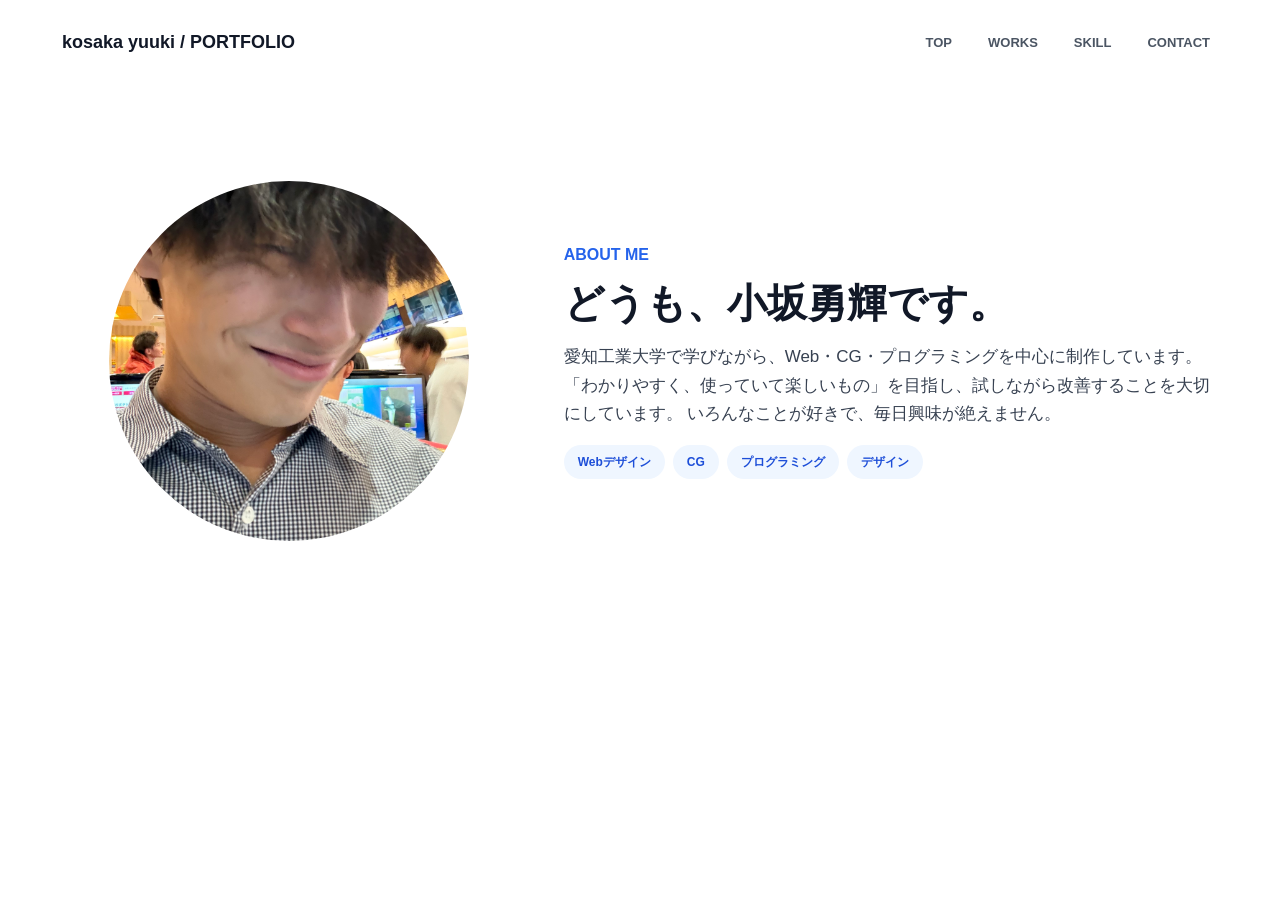
==== about/about.html @ 02016ca7 "about page 作成" ====
<!DOCTYPE html>
<html lang="ja">

<head>
    <meta charset="UTF-8">

    <!-- スマートフォンで正しい画面幅を使用する -->
    <meta name="viewport" content="width=device-width, initial-scale=1.0">

    <!-- BootstrapのCSS -->
    <link href="https://cdn.jsdelivr.net/npm/bootstrap@5.3.8/dist/css/bootstrap.min.css" rel="stylesheet"
        integrity="sha384-sRIl4kxILFvY47J16cr9ZwB07vP4J8+LH7qKQnuqkuIAvNWLzeN8tE5YBujZqJLB" crossorigin="anonymous">

    <title>About | kosaka yuuki</title>

    <!-- 自分のCSS -->
    <link rel="stylesheet" href="../style.css">
</head>

<body id="top">

    <!-- ヘッダー -->
    <header>
        <nav class="navbar navbar-expand-md bg-white">
            <div class="container">

                <!-- ホームへ戻る -->
                <a class="navbar-brand fw-semibold" href="../index.html">
                    kosaka yuuki / PORTFOLIO
                </a>

                <!-- スマホ用メニューボタン -->
                <button class="navbar-toggler" type="button" data-bs-toggle="collapse" data-bs-target="#mainMenu"
                    aria-controls="mainMenu" aria-expanded="false" aria-label="メニューを開く">
                    <span class="navbar-toggler-icon"></span>
                </button>

                <!-- ナビゲーション -->
                <div class="collapse navbar-collapse" id="mainMenu">
                    <ul class="navbar-nav ms-auto">
                        <li class="nav-item">
                            <a class="nav-link" href="../index.html">TOP</a>
                        </li>

                        <li class="nav-item">
                            <a class="nav-link" href="../index.html#works">WORKS</a>
                        </li>

                        <li class="nav-item">
                            <a class="nav-link" href="../index.html#skills">SKILL</a>
                        </li>

                        <li class="nav-item">
                            <a class="nav-link" href="../index.html#contact">CONTACT</a>
                        </li>
                    </ul>
                </div>

            </div>
        </nav>
    </header>
    <!-- ヘッダー -->

    <main>
        <!-- 自己紹介 -->
        <section class="about-page-hero">
            <div class="container">
                <div class="row align-items-center g-5">

                    <!-- プロフィール写真 -->
                    <div class="col-lg-5 text-center">
                        <img src="../assets/about-profile.jpg" class="about-page-profile" alt="小坂勇輝のプロフィール写真">
                    </div>

                    <!-- 自己紹介文 -->
                    <div class="col-lg-7">
                        <p class="section-label">ABOUT ME</p>

                        <h1 class="fw-bold mb-3">
                            どうも、小坂勇輝です。
                        </h1>

                        <p class="about-page-text">
                            愛知工業大学で学びながら、Web・CG・プログラミングを中心に制作しています。<br>
                            「わかりやすく、使っていて楽しいもの」を目指し、試しながら改善することを大切にしています。
                            いろんなことが好きで、毎日興味が絶えません。
                        </p>

                        <!-- 興味のある分野 -->
                        <div class="about-tags d-flex flex-wrap gap-2">
                            <span>Webデザイン</span>
                            <span>CG</span>
                            <span>プログラミング</span>
                            <span>デザイン</span>
                        </div>
                    </div>

                </div>
            </div>
        </section>
        <!-- About -->

    </main>

    <!-- BootstrapのJavaScript -->
    <script src="https://cdn.jsdelivr.net/npm/bootstrap@5.3.8/dist/js/bootstrap.bundle.min.js"
        integrity="sha384-FKyoEForCGlyvwx9Hj09JcYn3nv7wiPVlz7YYwJrWVcXK/BmnVDxM+D2scQbITxI"
        crossorigin="anonymous"></script>

    <script src="../js/javascript.js"></script>
</body>

</html>
---- style.css ----
/*
   ページ全体の基本設定
 */
body {
  margin: 0;
  color: #111827;
  background-color: #ffffff;
  font-family: Arial, "Noto Sans JP", sans-serif;
}


/* 
   ヘッダー
 */
.navbar {
  padding-top: 24px;
  padding-bottom: 24px;
}


/* サイト名 */
.navbar-brand {
  color: #111827;
  font-size: 18px;
}


/* ナビゲーション全体 */
.navbar-nav {
  gap: 20px;
}


/* メニューの文字 */
.nav-link {
  color: #4b5563;
  font-size: 13px;
  font-weight: 600;
}


/* マウスを乗せたとき */
.nav-link:hover {
  color: #2563eb;
}

/* 
   Hero
 */
.container {
  max-width: 1180px;
}

.zikosyoukai-section {
  min-height: 560px;

  /* Heroの内容を上下中央付近に配置する */
  display: flex;
  align-items: center;
}


/* Heroの名前 */
.zikosyoukai-section h1 {
  color: #111827;
  font-size: 48px;
  letter-spacing: -2px;
}


/* Heroのプロフィール写真 */
.zikosyoukai-section img {
  width: 100%;
  height: 360px;
  object-fit: cover;
}

/* Works */
#works {
  padding-top: 72px !important;
  padding-bottom: 120px !important;
}


/* Worksのタイトル */
#works h2 {
  color: #111827;
  font-size: 36px;
}


/* 作品カード */
#works .card {
  overflow: hidden;
  border: 1px solid #111827;
  border-radius: 12px;
}


/* 作品画像の高さを揃える */
#works .card-img-top {
  width: 100%;
  height: 220px;
  object-fit: cover;
}


/* 作品情報 */
#works .card-body {
  min-height: 114px;
  padding: 20px;
}


/* 作品カテゴリー */
#works .badge {
  padding: 7px 12px;
  color: #1e40af;
  border-radius: 999px;
  font-size: 15px;
  font-weight: 700;
}


/* 作品名 */
#works .card-title {
  margin-bottom: 0;
  color: #111827;
  font-size: 20px !important;
  font-weight: 600;
}
/* About・Skills */
.about-skills-section {
  padding-top: 100px !important;
  padding-bottom: 120px !important;
}


/* AboutとSkills */
.about-box,
.skills-box {
  padding: 38px 42px;
  border: 1px solid #111827;
  border-radius: 64px;
}


/* Aboutの高さ */
.about-box {
  min-height: 381px;
}


/* Skillsの高さ */
.skills-box {
  min-height: 622px;
}


/* 見出し */
.section-label {
  margin-bottom: 12px;
  color: #2563eb;
  font-size: 16px;
  font-weight: 600;
}


/* タイトル */
.about-box h2,
.skills-box h2 {
  color: #111827;
  font-size: 34px;
}


/* 自己紹介文 */
.about-text {
  color: #374151;
  font-size: 16px;
  line-height: 1.7;
}


/* プロフィール */
.about-list {
  margin-top: 22px;
  padding-left: 20px;
  color: #475569;
  font-size: 14px;
}


/* 間隔 */
.about-list li {
  margin-bottom: 8px;
}


/* リストの点を青くする */
.about-list li::marker {
  color: #2563eb;
}


/* スキル一覧 */
.skills-list {
  display: grid;
  gap: 16px;
}


/* スキル */
.skill-item {
  padding: 15px 18px;
  border: 1px solid #dce3ec;
  border-radius: 10px;
}


/* スキル名 */
.skill-item h3 {
  margin-bottom: 7px;
  color: #111827;
  font-size: 15px;
  font-weight: 600;
}


/* スキル説明 */
.skill-item p {
  margin-bottom: 0;
  color: #64748b;
  font-size: 13px;
}
/* Contact */
.contact-section {
  min-height: 373px;
  display: flex;
  align-items: center;
}

/* SNSリンク */
.social-links {
  display: flex;
  justify-content: center;
  gap: 36px;
  margin-top: 28px;
}

/* SNSアイコン */
.social-links a {
  width: 45px;
  height: 45px;
  display: flex;
  align-items: center;
  justify-content: center;
  border: 1px solid #d1d5db;
  border-radius: 50%;
}

/* S画像 */
.social-links img {
  width: 26px;
  height: 26px;
}

/* カーソルを重ねたとき */
.social-links a:hover {
  border-color: #2563eb;
  background-color: #eff6ff;
}
/* フッター */
.site-footer {
  min-height: 76px;
  display: flex;
  align-items: center;
  color: #94a3b8;
  background-color: #080035;
  font-size: 12px;
}

/* ページ上部へ戻る */
.site-footer a {
  color: #cbd5e1;
  font-weight: 600;
  text-decoration: none;
}

/* カーソルを重ねたとき */
.site-footer a:hover {
  color: #ffffff;
}
/* スマホ表示 */
@media (max-width: 767.px) {

  /* ヘッダー */
  .navbar {
    padding-top: 16px;
    padding-bottom: 16px;
  }

  /* 自己紹介 */
  .zikosyoukai-section {
    min-height: auto;
    padding-top: 48px;
    padding-bottom: 64px;
  }

 
  .zikosyoukai-section h1 {
    font-size: 38px;
    letter-spacing: -1px;
  }


  .zikosyoukai-section img {
    height: 300px;
    margin-top: 32px;
  }

  /* Works */
  #works {
    padding-top: 48px !important;
    padding-bottom: 72px !important;
  }

  /* Worksのタイトル */
  #works h2 {
    font-size: 30px;
  }

  /* About・Skills */
  .about-skills-section {
    padding-top: 64px !important;
    padding-bottom: 72px !important;
  }

  /* 枠 */
  .about-box,
  .skills-box {
    min-height: auto;
    padding: 32px 24px;
    border-radius: 32px;
  }

  /* Contact */
  .contact-section {
    min-height: 280px;
  }

  /* フッター */
  .site-footer {
    min-height: 90px;
  }
}
/* Aboutページ */
.about-page-hero {
  padding-top: 96px;
  padding-bottom: 48px;
}

/* プロフィール写真 */
.about-page-profile {
  width: 360px;
  height: 360px;
  max-width: 100%;
  object-fit: cover;
  border-radius: 50%;
}

/* タイトル */
.about-page-hero h1 {
  color: #111827;
  font-size: 40px;
}

/* 紹介文 */
.about-page-text {
  color: #374151;
  font-size: 17px;
  line-height: 1.7;
}

/* 興味のある分野 */
.about-tags span {
  padding: 8px 14px;
  color: #1d4ed8;
  background-color: #eff6ff;
  border-radius: 999px;
  font-size: 12px;
  font-weight: 600;
}

/* Aboutページのスマホ表示 */
@media (max-width: 767.98px) {
  .about-page-hero {
    padding-top: 48px;
  }

  .about-page-profile {
    width: 280px;
    height: 280px;
  }

  .about-page-hero h1 {
    font-size: 32px;
  }
}
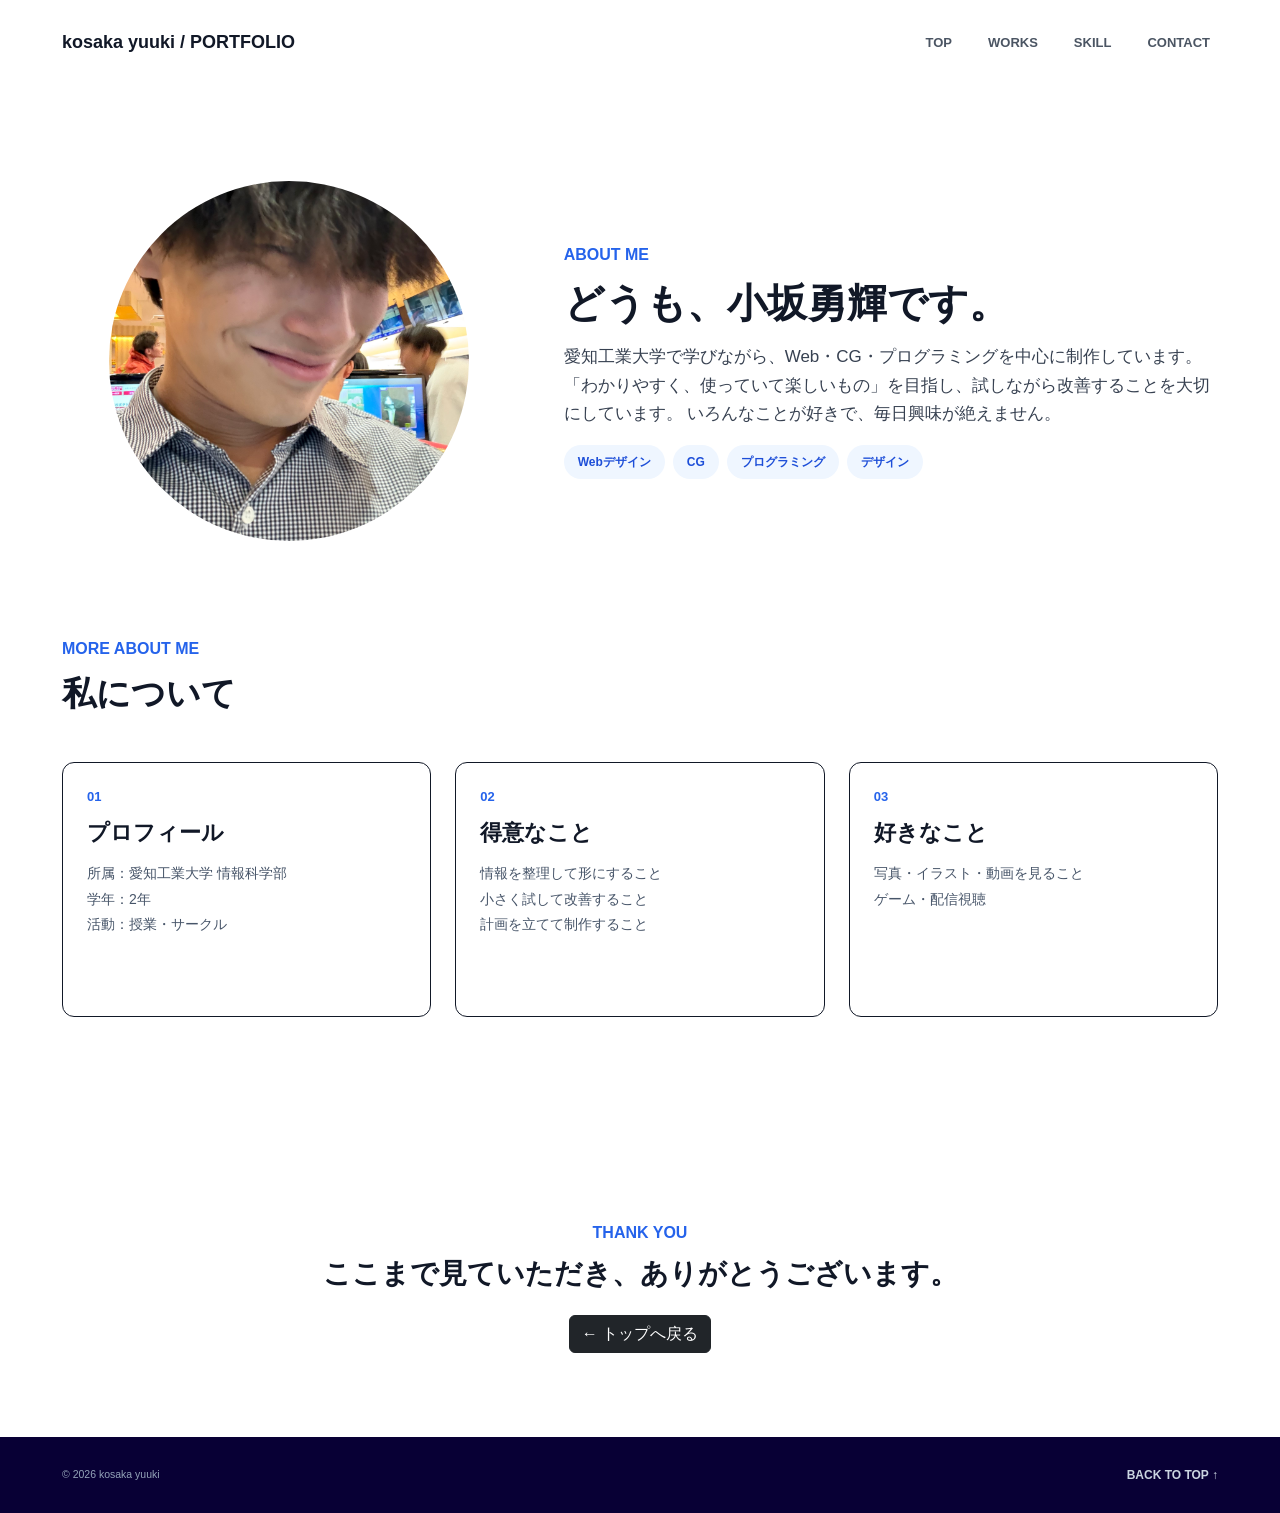
==== commit d737336b: "about pge kannsei" ====
--- a/about/about.html
+++ b/about/about.html
@@ -99,8 +99,90 @@
             </div>
         </section>
         <!-- About -->
+        <!-- 私について -->
+        <section class="more-about-section">
+            <div class="container">
+
+                <p class="section-label">MORE ABOUT ME</p>
+                <h2 class="fw-bold">私について</h2>
+
+                <!-- カード -->
+                <div class="row g-4 mt-4">
+
+                    <!-- プロフィール -->
+                    <div class="col-md-4">
+                        <article class="about-detail-card h-100">
+                            <p class="about-number">01</p>
+                            <h3>プロフィール</h3>
+
+                            <p>
+                                所属：愛知工業大学 情報科学部<br>
+                                学年：2年<br>
+                                活動：授業・サークル
+                            </p>
+                        </article>
+                    </div>
+
+                    <!-- 得意なこと -->
+                    <div class="col-md-4">
+                        <article class="about-detail-card h-100">
+                            <p class="about-number">02</p>
+                            <h3>得意なこと</h3>
+
+                            <p>
+                                情報を整理して形にすること<br>
+                                小さく試して改善すること<br>
+                                計画を立てて制作すること
+                            </p>
+                        </article>
+                    </div>
+
+                    <!-- 好きなこと -->
+                    <div class="col-md-4">
+                        <article class="about-detail-card h-100">
+                            <p class="about-number">03</p>
+                            <h3>好きなこと</h3>
+
+                            <p>
+                                写真・イラスト・動画を見ること<br>
+                                ゲーム・配信視聴
+                            </p>
+                        </article>
+                    </div>
+
+                </div>
+            </div>
+        </section>
+        <!-- 私について -->
+        <!-- Thank you -->
+        <section class="about-closing text-center">
+            <div class="container">
+                <p class="section-label">THANK YOU</p>
+
+                <h2 class="fw-bold">
+                    ここまで見ていただき、ありがとうございます。
+                </h2>
+
+                <a href="../index.html" class="btn btn-dark mt-3">
+                    ← トップへ戻る
+                </a>
+            </div>
+        </section>
+        <!-- Thank you -->
+
 
     </main>
+    <!-- フッター -->
+    <footer class="site-footer">
+        <div class="container d-flex justify-content-between align-items-center">
+            <small>© 2026 kosaka yuuki</small>
+
+            <a href="#top">
+                BACK TO TOP ↑
+            </a>
+        </div>
+    </footer>
+    <!-- フッター-->
 
     <!-- BootstrapのJavaScript -->
     <script src="https://cdn.jsdelivr.net/npm/bootstrap@5.3.8/dist/js/bootstrap.bundle.min.js"
--- a/style.css
+++ b/style.css
@@ -292,7 +292,7 @@
   color: #ffffff;
 }
 /* スマホ表示 */
-@media (max-width: 767.px) {
+@media (max-width: 767.98px) {
 
   /* ヘッダー */
   .navbar {
@@ -406,4 +406,82 @@
   .about-page-hero h1 {
     font-size: 32px;
   }
+}
+/* 私について */
+.more-about-section {
+  padding-top: 48px;
+  padding-bottom: 120px;
+}
+
+/* 私についてのタイトル */
+.more-about-section h2 {
+  color: #111827;
+  font-size: 34px;
+}
+
+/* 私についてのカード */
+.about-detail-card {
+  min-height: 255px;
+  padding: 24px;
+  border: 1px solid #111827;
+  border-radius: 12px;
+}
+
+/* カード番号 */
+.about-number {
+  margin-bottom: 14px;
+  color: #2563eb;
+  font-size: 13px;
+  font-weight: 600;
+}
+
+/* カードタイトル */
+.about-detail-card h3 {
+  margin-bottom: 14px;
+  color: #111827;
+  font-size: 22px;
+  font-weight: 600;
+}
+
+/* カードの説明 */
+.about-detail-card > p:last-child {
+  margin-bottom: 0;
+  color: #475569;
+  font-size: 14px;
+  line-height: 1.85;
+}
+
+/* スマホ表示 */
+@media (max-width: 767.98px) {
+  .more-about-section {
+    padding-top: 32px;
+    padding-bottom: 72px;
+  }
+
+  .about-detail-card {
+    min-height: auto;
+  }
+}
+/* About */
+.about-closing {
+  min-height: 300px;
+  display: flex;
+  align-items: center;
+}
+
+/* お礼のメッセージ */
+.about-closing h2 {
+  color: #111827;
+  font-size: 28px;
+}
+
+/* スマホ表示 */
+@media (max-width: 767.98px) {
+  .about-closing {
+    min-height: 260px;
+  }
+
+  .about-closing h2 {
+    font-size: 22px;
+  }
 }
